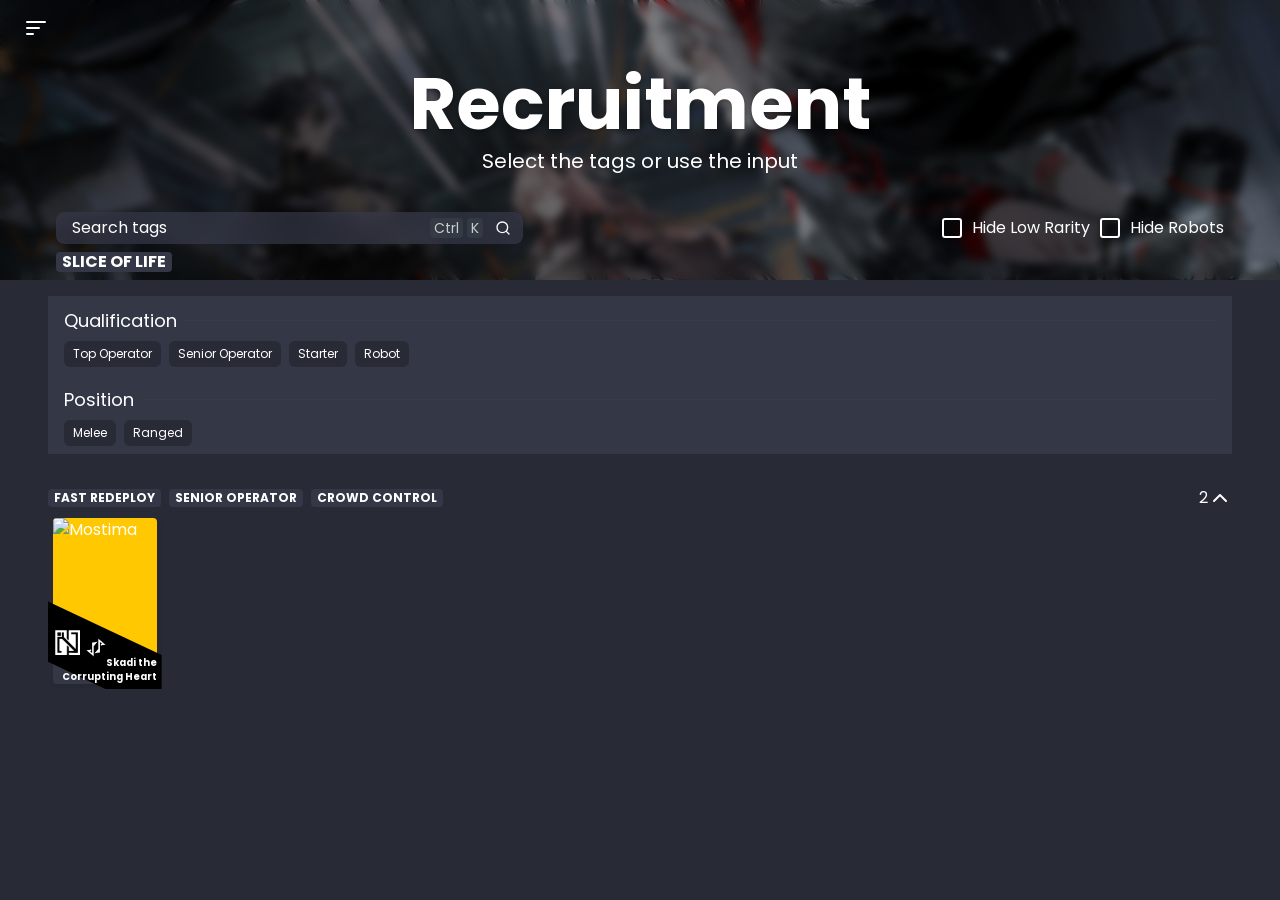
==== index.html @ eb069ebe "first commit" ====
<!DOCTYPE html>
<html lang="en" class="dark dracula">

<head>
    <meta charset="UTF-8">
    <meta name="viewport" content="width=device-width, initial-scale=1.0">
    <title>Tag Selector PWA</title>
    <link rel="icon" href="static/icons/icon_512.png" type="image/png">
    <link rel="preconnect" href="https://fonts.googleapis.com">
    <link rel="preconnect" href="https://fonts.gstatic.com" crossorigin>
    <link href="https://fonts.googleapis.com/css2?family=Poppins:wght@400;500;700&display=swap" rel="stylesheet">
    <link rel="stylesheet" href="static/styles.css">
    <link rel="modulepreload" as="script" href="static/src/script.js">
    <link rel="modulepreload" as="script" href="static/src/resize.js">
    <script type="module" src="static/src/script.js" defer></script>
    <script type="module" src="static/src/resize.js" ></script>
    <script type="module" src="static/src/layout.js" ></script>
    <meta name="theme-color" content="#282a36" media="(prefers-color-scheme: light)">
    <meta name="theme-color" content="#282a36" media="(prefers-color-scheme: dark)">
</html>

<body>
    <div class="header-sentinel"></div>
    <div id="view">
        <div id="content" data-skip-transition>
            <nav>
                <div class="shade"></div>
                <div class="drawer">
                    <div class="drawer-contain">
                        <div class="drawer-logo">
                            <button class="btn" data-drawer-close="">
                                <span class="btn-text">
                                    <svg data-v-9ba4cb7e="" data-v-6495c397="" xmlns="http://www.w3.org/2000/svg" width="24" height="24" fill="none" viewBox="0 0 24 24" class="icon" style="color: currentcolor;">
                                        <path stroke="currentColor" stroke-linecap="round" stroke-linejoin="round" stroke-width="2" d="M18 6 6 18M6 6l12 12"></path>
                                    </svg>
                            </button>
                        </div>
                    </div>
                </div>
            </nav>
            <main>
                <header>
                    <div class="header-main">
                        <div class="header">
                            <div class="header-logo">
                                <buttton class="btn btn-header" data-drawer-open="">
                                    <span class="btn-text">
                                        <svg xmlns="http://www.w3.org/2000/svg" width="24" height="24" fill="none" viewBox="0 0 24 24" class="icon">
                                            <path stroke="currentColor" stroke-linecap="round" stroke-linejoin="round" stroke-width="2" d="M3 12h12M3 6h18M3 18h6"></path>
                                        </svg>
                                    </span>
                                </buttton>
                            </div>
                        </div>
                        <div class="header-background"></div>
                    </div>
                </header>
                <div class="header-height"></div>
                <div class="content">
                    <div class="layout-container recruitment">
                        <div class="banner-background"></div>
                        <div class="banner-container">
                            <div class="banner-image"></div>
                            <div class="banner-shade"></div>
                        </div>
                        <div class="title">
                            <p>Recruitment</p>
                            <div class="subtitle">Select the tags or use the input</div>
                            <div class="gap"></div>
                            <div class="input">
                                <div class="recruitment-search">
                                    <form class="input-form recruitment-input" id="tag-input-form" role="search" aria-label="Search tags">
                                        <input type="text" id="tag-input" placeholder="Search tags" autocomplete="off">
                                        <div class="input-border"></div>
                                        <div class="search-icon">
                                            <svg class="icon small" xmlns="http://www.w3.org/2000/svg" width="24" height="24" fill="none" viewBox="0 0 24 24">
                                                <path stroke="currentColor" stroke-linecap="round" stroke-linejoin="round" stroke-width="2" d="M11 19a8 8 0 1 0 0-16 8 8 0 0 0 0 16m10 2-4.35-4.35"></path>
                                            </svg>
                                        </div>
                                        <div class="search-hint">
                                            <span class="hint-icon">Ctrl</span>
                                            <span class="hint-icon">K</span>
                                        </div>
                                    </form>
                                </div>
                                <div class="recruitment-buttons">
                                    <label class="checkbox" tabindex="0" role="checkbox" for="toggle-rarity-common" aria-disabled="false" aria-checked="false">
                                        <span class="icon">
                                            <svg xmlns="http://www.w3.org/2000/svg" width="24" height="24" fill="none" stroke="currentColor" stroke-linecap="round" stroke-linejoin="round" stroke-width="2" class="icon" viewBox="0 0 24 24">
                                                <rect width="18" height="18" x="3" y="3" rx="2" ry="2"></rect>
                                            </svg>
                                            <svg xmlns="http://www.w3.org/2000/svg" width="24" height="24" fill="none" viewBox="0 0 24 24" class="icon hidden">
                                                <path stroke="currentColor" stroke-linecap="round" stroke-linejoin="round" stroke-width="2" d="M21 12v7a2 2 0 0 1-2 2H5a2 2 0 0 1-2-2V5a2 2 0 0 1 2-2h11"></path>
                                                <path stroke="rgb(var(--theme-primary))" stroke-linecap="round" stroke-linejoin="round" stroke-width="2" d="m9 11 3 3L22 4"></path>
                                            </svg>
                                            <input type="checkbox" id="toggle-rarity-common" class="checkbox-input" hidden>
                                        </span>
                                        <span>Hide Low Rarity</span>
                                    </label>
                                    <label class="checkbox" tabindex="0" role="checkbox" for="toggle-rarity-robot" aria-disabled="false" aria-checked="false">
                                        <span class="icon">
                                            <svg xmlns="http://www.w3.org/2000/svg" width="24" height="24" fill="none" stroke="currentColor" stroke-linecap="round" stroke-linejoin="round" stroke-width="2" class="icon" viewBox="0 0 24 24">
                                                <rect width="18" height="18" x="3" y="3" rx="2" ry="2"></rect>
                                            </svg>
                                            <svg xmlns="http://www.w3.org/2000/svg" width="24" height="24" fill="none" viewBox="0 0 24 24" class="icon hidden">
                                                <path stroke="currentColor" stroke-linecap="round" stroke-linejoin="round" stroke-width="2" d="M21 12v7a2 2 0 0 1-2 2H5a2 2 0 0 1-2-2V5a2 2 0 0 1 2-2h11"></path>
                                                <path stroke="rgb(var(--theme-primary))" stroke-linecap="round" stroke-linejoin="round" stroke-width="2" d="m9 11 3 3L22 4"></path>
                                            </svg>
                                            <input type="checkbox" id="toggle-rarity-robot" class="checkbox-input" hidden>
                                        </span>
                                        <span>Hide Robots</span>
                                </div>
                            </div>
                            <div class="tags">
                                <span class="tag">Slice of Life</span>
                            </div>
                        </div>
                        <div id="tag-selection" class="tag-selection">
                            <div class="tag-category">
                                <div class="tag-category-header">
                                    <span class="tag-category-name">Qualification</span>
                                    <hr class="tag-category-divider">
                                </div>
                                <ul class="tag-list" role="listbox" aria-multiselectable="true" aria-label="Qualification">
                                    <li class="tag-item" role="checkbox" tabindex="0" aria-disabled="false" aria-checked="false">
                                        <input type="checkbox" id="top-operator" class="checkbox-input" hidden>
                                        <div class="tag-item-container">
                                            <span class="tag-item-name">Top Operator</span>
                                        </div>
                                    </li>
                                    <label class="tag-item">
                                        <div class="tag-item-container">
                                            <span class="tag-item-name">Senior Operator</span>
                                        </div>
                                    </label>
                                    <label class="tag-item">
                                        <div class="tag-item-container">
                                            <span class="tag-item-name">Starter</span>
                                        </div>
                                    </label>
                                    <label class="tag-item">
                                        <div class="tag-item-container">
                                            <span class="tag-item-name">Robot</span>
                                        </div>
                                    </label>
                                </ul>
                            </div>
                            <div class="tag-category">
                                <div class="tag-category-header">
                                    <span class="tag-category-name">Position</span>
                                    <hr class="tag-category-divider">
                                </div>
                                <ul class="tag-list">
                                    <li class="tag-item">
                                        <div class="tag-item-container">
                                            <span class="tag-item-name">Melee</span>
                                        </div>
                                    </li>
                                    <li class="tag-item">
                                        <div class="tag-item-container">
                                            <span class="tag-item-name">Ranged</span>
                                        </div>
                                    </li>
                                </ul>
                            </div>
                        </div>
                        <div id="recruitment-list" class="recruitment-list">
                            <div class="recruitment-list-container">
                                <section class="operator-section" data-section-open="true">
                                    <div class="section-header">
                                        <div class="section-tags">
                                            <span class="tag">Fast Redeploy</span>
                                            <span class="tag">Senior Operator</span>
                                            <span class="tag">Crowd Control</span>
                                        </div>
                                        <div class="section-quantity">
                                            <span class="quantity">2</span>
                                            <svg xmlns="http://www.w3.org/2000/svg" width="24" height="24" fill="none" stroke="currentColor" stroke-linecap="round" stroke-linejoin="round" stroke-width="2" class="icon" viewBox="0 0 24 24">
                                                <path d="m6 9 6 6 6-6"></path>
                                            </svg>
                                        </div>
                                    </div>
                                    <ul class="section-content">
                                        <li class="operator support bard" data-rarity="6">
                                            <div class="operator-box">
                                                <img src="https://github.com/ArknightsAssets/ArknightsAssets/blob/cn/assets/torappu/dynamicassets/arts/charportraits/char_1012_skadi2_1.png?raw=true" alt="Mostima">
                                                <div class="icon-tags">
                                                    <div class="icon large profession-icon"></div>
                                                    <div class="icon profession-icon sub"></div>
                                                </div>
                                                
                                                <span class="operator-name">Skadi the Corrupting Heart</span>
                                            </div>
                                            <svg class="operator-svg" width="30" height="24" viewBox="0 0 30 24" xmlns="http://www.w3.org/2000/svg" fill="black">
                                                <path d="M 0 16.832 L 0 0.954 L 30 15.078 L 30 24 L 15.176 24 L 0 16.832 Z" ></path>
                                            </svg>
                                        </li>       
                                    </ul>
                                </section>
                            </div>
                        </div>

                    </div>
            </main>

        </div>
    </div>
</body>
---- static/styles.css ----
*,:after,:before {
  --tw-border-spacing-x: 0;
  --tw-border-spacing-y: 0;
  --tw-translate-x: 0;
  --tw-translate-y: 0;
  --tw-rotate: 0;
  --tw-skew-x: 0;
  --tw-skew-y: 0;
  --tw-scale-x: 1;
  --tw-scale-y: 1;
  --tw-pan-x: ;
  --tw-pan-y: ;
  --tw-pinch-zoom: ;
  --tw-scroll-snap-strictness: proximity;
  --tw-gradient-from-position: ;
  --tw-gradient-via-position: ;
  --tw-gradient-to-position: ;
  --tw-ordinal: ;
  --tw-slashed-zero: ;
  --tw-numeric-figure: ;
  --tw-numeric-spacing: ;
  --tw-numeric-fraction: ;
  --tw-ring-inset: ;
  --tw-ring-offset-width: 0px;
  --tw-ring-offset-color: #fff;
  --tw-ring-color: rgba(59,130,246,.5);
  --tw-ring-offset-shadow: 0 0 #0000;
  --tw-ring-shadow: 0 0 #0000;
  --tw-shadow: 0 0 #0000;
  --tw-shadow-colored: 0 0 #0000;
  --tw-blur: ;
  --tw-brightness: ;
  --tw-contrast: ;
  --tw-grayscale: ;
  --tw-hue-rotate: ;
  --tw-invert: ;
  --tw-saturate: ;
  --tw-sepia: ;
  --tw-drop-shadow: ;
  --tw-backdrop-blur: ;
  --tw-backdrop-brightness: ;
  --tw-backdrop-contrast: ;
  --tw-backdrop-grayscale: ;
  --tw-backdrop-hue-rotate: ;
  --tw-backdrop-invert: ;
  --tw-backdrop-opacity: ;
  --tw-backdrop-saturate: ;
  --tw-backdrop-sepia: ;
  --tw-contain-size: ;
  --tw-contain-layout: ;
  --tw-contain-paint: ;
  --tw-contain-style:
}

:root {
  background-color: rgb(var(--theme-background));
  interpolate-size: allow-keywords;
  -webkit-tap-highlight-color: transparent;
  font-family: Poppins,sans-serif;
  --top-margin: .5rem;
  --side-margin: 1rem;
  --bottom-margin: 2rem;
  --header-height: 3.5rem;
  --bottom-header-height: 0px;
  --bottom-header-padding: env(safe-area-inset-bottom,16px);
  --bottom-nav-area: calc(var(--bottom-header-padding) + var(--bottom-header-height));
  --banner-height: 13.5rem;
  --banner-filter: none;
  --banner-overlay-gradient: none;
  --drawer-menu-width: 256px;
  --drawer-menu-min-width: 256px;
  --drawer-profile-width: 320px;
  --drawer-profile-min-width: 256px;
  --drawer-reader-width: 312px;
  --drawer-reader-min-width: 256px
}

:root {
  --banner-recruitment-img: url(./images/Absolved-Will-Be-The-Seekers.png);
}

:root.mobile {
  --side-margin: 1rem;
  --top-margin: 1rem;
  --header-height: 3.5rem;
  --bottom-margin: 1.5rem;
  --bottom-header-height: 4rem;
  --banner-overlap: calc(var(--header-height) + var(--top-margin))!important
}

:root:not(.custom) {
  color: rgb(var(--color));
  color-scheme: dark light;
  --theme-primary: 255, 103, 64;
  --theme-primary-10: 230, 97, 62;
  --theme-primary-20: 188, 85, 59;
  --theme-status-red: 255, 64, 64;
  --theme-status-green: 4, 208, 0;
  --theme-status-yellow: 218, 117, 0;
  --theme-status-blue: 0, 201, 245;
  --theme-status-grey: 196, 196, 196;
  --theme-status-purple: 125, 64, 255;
  --theme-indication-blue: 75, 152, 241;
  --theme-danger: 255, 64, 64;
  --theme-danger-10: 219, 49, 49;
  --theme-danger-20: 191, 33, 33;
}

.dracula:not(.custom) {
  color-scheme: dark;
  --color: 255 255 255;
  --theme-background: 40 42 54;
  --theme-accent: 52 55 70;
  --theme-accent-hover: 66 70 91;
  --theme-accent-active: 43 45 57;
  --theme-accent-10: 47 51 59;
  --theme-accent-10-hover: 57 62 72;
  --theme-accent-10-active: 39 42 48;
  --theme-accent-20: 56 62 72;
  --theme-accent-20-hover: 73 81 96;
  --theme-accent-20-active: 49 54 62;
  --theme-accent-30: 64 71 84;
  --theme-accent-30-hover: 93 103 122;
  --theme-accent-30-active: 54 60 69;
  --theme-accent-40: 70 79 95;
  --theme-accent-40-hover: 112 128 155;
  --theme-accent-40-active: 61 68 81;
  --theme-accent-50: 78 89 108;
  --theme-accent-50-hover: 137 157 192;
  --theme-accent-50-active: 67 76 91;
  --theme-midTone: 126 144 172;
  --theme-contrast-1: 79 84 111;
  --theme-scrollbar-thumb: var(--theme-accent-20);
  --theme-scrollbar-thumb-hover: var(--theme-accent-30);
  --theme-button-accent: var(--theme-accent-20);
  --theme-button-accent-alt: var(--theme-accent);
  --theme-primary: 161 121 192;
  --theme-primary-10: 134 96 164;
  --theme-primary-20: 116 85 140;
  --theme-status-red: 255 85 85;
  --theme-status-yellow: 255 184 108;
  --theme-status-blue: 139 233 253;
  --theme-status-green: 80 250 123;
}

@media (any-pointer: fine) and (min-width:640px) {
  body {
      overflow-y:scroll!important
  }

  ::-webkit-scrollbar {
      height: 10px;
      width: 10px;
  }

  ::-webkit-scrollbar-track {
      background-color: transparent;
  }

  ::-webkit-scrollbar-thumb {
      background-color: rgb(var(--theme-scrollbar-thumb));
      border-radius: 2rem
  }

  ::-webkit-scrollbar-thumb:hover {
      background-color: rgb(var(--theme-scrollbar-thumb-hover));
  }
}


*,:after,:before {
  border: 0 solid #e5e7eb;
  box-sizing: border-box
}

:host,html {
  line-height: 1.5;
  -webkit-text-size-adjust: 100%;
  font-family: ui-sans-serif,system-ui,sans-serif,Apple Color Emoji,Segoe UI Emoji,Segoe UI Symbol,Noto Color Emoji;
  font-feature-settings: normal;
  font-variation-settings: normal;
  -moz-tab-size: 4;
  -o-tab-size: 4;
  tab-size: 4;
  -webkit-tap-highlight-color: transparent
}

html, body {
  display: flex;
  flex-direction: column;
  flex-grow: 1;
  height: 100%;
}

body {
  line-height: inherit;
  margin: 0
}

blockquote, dd, dl, figure, h1, h2, h3, h4, h5, h6, hr, p, pre {
  margin: 0
}

ul, ol, li {
  margin: 0;
  padding: 0;
  list-style-type: none
}

button,input,optgroup,select,textarea {
  color: inherit;
  font-family: inherit;
  font-feature-settings: inherit;
  font-size: 100%;
  font-variation-settings: inherit;
  font-weight: inherit;
  letter-spacing: inherit;
  line-height: inherit;
  margin: 0;
  padding: 0
}

button {
  background-color: transparent;
  background-image: none;
}

nav {
  display: flex;
  flex-direction: column;
  background-color: var(--theme-accent);
  height: 100%;
  z-index: 7;
}

nav .shade {
  background-color: #222;
  height: 100vh;
  width: 100%;
  position: fixed;
  left: 0;
  top: 0;
  opacity: .46;
  transition: opacity .2s ease;
}

main {
  display: flex;
  flex-direction: column;
  flex-grow: 1;
  min-width: 0px;
}

header {
  display: flex;
  flex-direction: column;
  position: fixed;
  top: 0;
  right: 0;
  --nav-anim-attr: .15s ease-in-out;
  transition: margin var(--nav-anim-attr), transform 75ms ease-out;
  width: 100%;
  z-index: 6;
}

header .header-main {
  max-height: var(--header-height);
  min-height: var(--header-height);
  display: flex;
  justify-content: center;
}

header .header-main .header {
  width: 100%;
  max-width: 1440px;
  padding-left: var(--side-margin);
  padding-right: var(--side-margin);
  z-index: 1;
  display: flex;
  flex-grow: 1;
  justify-content: flex-end;
  align-items: center;
  gap: .5rem;
}

header .header-main .header-background {
  background-color: rgb(var(--theme-background));
  border-bottom: 1px solid rgb(var(--theme-primary));
  height: 100%;
  width: 100%;
  position: absolute;
  left: 0;
  top: 0;
  opacity: 0;
}

.header-sentinel {
  content: "";
  display: block;
  height: var(--header-height);
  width: 100%;
  position: absolute;
  top: 0;
  pointer-events: none;
  visibility: hidden;
}

hr {
  border-top-width: 1px;
  color: inherit;
  height: 0
}

abbr:where([title]) {
  -webkit-text-decoration: underline dotted;
  text-decoration: underline dotted
}

h1,h2,h3,h4,h5,h6 {
  font-size: inherit;
  font-weight: inherit
}

a {
  color: inherit;
  text-decoration: inherit
}

b,strong {
  font-weight: bolder
}

code,kbd,pre,samp {
  font-family: ui-monospace,SFMono-Regular,Menlo,Monaco,Consolas,Liberation Mono,Courier New,monospace;
  font-feature-settings: normal;
  font-size: 1em;
  font-variation-settings: normal
}

small {
  font-size: 80%
}

#content {
  display: flex;
  flex-grow: 1;
  color: var(--color);
}

#view {
  display: flex;
  flex-grow: 1;
  flex-direction: column;
  min-width: 0;
  height: 100%;
}

.header-logo {
  min-width: fit-content;
  display: flex;
  margin-right: auto;
}

#content[data-drawer-active="true"] .header-logo{
  display: none;
}

.btn {
  --opacity: 1;
  display: flex;
  align-items: center; 
  overflow: hidden;
  border-radius: .25rem;
  cursor: pointer;
  position: relative;
  min-height: 2.5rem;
  min-width: 2.5rem;
  transition: filter .1s ease-out,color .1s ease-out,min-width .2s ease-out;
}

.btn-header {
  margin-right: .5rem;
}



#content[data-drawer-active="false"] nav .shade {
  display: none;
}


.drawer {
  background-color: rgb(var(--theme-accent));
  box-shadow: inset -25px 0 9px -25px #0000001a;
  flex-grow: 1;
  flex-shrink: 0;
  height: 100vh;
  left: 0;
  max-width: var(--drawer-menu-width);
  min-width: 256px;
  position: fixed;
  top: 0;
  width: var(--drawer-menu-width);
  margin-left: calc(-1 * var(--drawer-menu-width));
  transition: margin-left 150ms ease-in-out;
}

#content[data-drawer-active="true"] .drawer {
  margin-left: 0;
}

#content[data-skip-transition] .drawer {
  transition: none;
}

@media (min-width: 48rem) {
  .shade {
    height: 100%;
  }
  .drawer {
    height: 100%;
  }
}

@media (min-width: 64rem) {
  #content[data-drawer-active="true"] header {
    max-width: calc(100% - var(--drawer-menu-width));
  }
  nav {
    z-index: auto;
  }
  .shade {
    display: none;
  }
  .drawer {
    height: auto;
    position: static;
  }
}

.drawer-contain {
  display: flex;
  flex-direction: column;
  height: 100vh;
  overflow-y: auto;
  overscroll-behavior: contain;
}

.drawer-logo {
  display: flex;
  flex-shrink: 0;
  align-items: center;
  justify-content: space-between;
  margin: 0 1rem;
  padding: .5rem 0;

}

@media (min-width: 64rem) {
  .drawer-contain {
    position: sticky;
    top: 0;
  }
}

.header-height {
  height: var(--header-height);
}

.content {
  flex-grow: 1;
}

.content > * {
  margin-bottom: 2rem;
  margin-bottom: calc(var(--bottom-nav-area) + var(--bottom-margin));
  margin-top: 0;
  margin-top: var(--top-margin);
  padding-left: var(--side-margin);
  padding-right: var(--side-margin)
}

.layout-container {
  --banner-overlap: calc(var(--header-height) + var(--top-margin));
  --banner-top: calc(var(--banner-overlap)*-1);
  display: grid;
  position: relative;
}

.layout-container.recruitment {
  --banner-overlay-gradient: linear-gradient(to bottom, rgb(var(--theme-background)/ .8) 0%, rgb(var(--theme-background)) 100%);
  gap: .75rem 1rem;
  grid-template-areas:
  "title"
  "tags"
  "operators";
  grid-template-columns: auto;
}

@media (min-width: 40rem) {
  .layout-container.recruitment {
    --banner-filter: blur(4px);
    --banner-overlay-gradient: linear-gradient(67.81deg,rgba(0,0,0,.64) 35.51%,transparent);
    gap: 1rem;
    grid-template-areas:
    "left title right"
    "left tags right"
    "left padding right"
    "left operators right";
    grid-template-columns: 1fr minmax(0, calc(1240px - 3.5rem)) 1fr;
  }
}

.layout-container .banner-background {
  --tw-blur: blur(24px);
  filter: var(--tw-blur) var(--tw-brightness) var(--tw-contrast) var(--tw-grayscale) var(--tw-hue-rotate) var(--tw-invert) var(--tw-saturate) var(--tw-sepia) var(--tw-drop-shadow);
  background: radial-gradient(circle at top, rgba(var(--theme-background), 0.8), rgba(var(--theme-background)) 75%), no-repeat top 35% center / 100% var(--banner-recruitment-img);
  width: 100%;
  height: 460px;
  position: absolute;
  left: 0;
  top: 0;
  z-index: -2;
}

.banner-container {
  clip: rect(0,auto,auto,0);
  clip-path: inset(0 0);
  left: 0;
  position: absolute;
  right: 0;
  top: var(--banner-top);
  width: auto;
  z-index: -1
}

.banner-container, .banner-image {
  height: calc(var(--banner-height) + var(--banner-overlap));
}

.banner-image {
  background-image: var(--banner-recruitment-img);
  width: calc(100% - 256px);
  background-position: center 25%;
  background-size: cover;
  position: fixed;
  transition: width .15s ease-in-out;
  width: 100%
}

.banner-container > .banner-shade {
  backdrop-filter: var(--banner-filter);
  background: var(--banner-overlay-gradient);
  pointer-events: none;
  position: absolute;
  inset: 0;
}

.layout-container .title {
  grid-area: title;
  display: flex;
  flex-direction: column;
  align-items: center;
  text-align: center;
  min-width: 0;
  height: var(--banner-height);
  position: relative;
}

@media (min-width: 40rem) {
  .layout-container .title {
    padding-bottom: .5rem;
    padding-left: .5rem;
    padding-right: .5rem;
    --tw-text-opacity: 1;
    color: rgb(255 255 255/var(--tw-text-opacity,1));
    justify-content: flex-end;
  }
}

.layout-container .title>.subtitle {
  font-size: 1rem;
  font-weight: 400;
  line-height: 1.25rem;
  display: inline-block;
  overflow: hidden;
  -webkit-line-clamp: 2;
  line-clamp: 2;
}

@media (min-width: 40rem) {
  .layout-container .title>.subtitle {
    font-size: 1.25rem;
    line-height: 1.75rem; 
  }
}


.layout-container .title>.input, .layout-container .title>.tags {
  display: flex;
  flex-direction: row;
  width: 100%;
  gap: .5rem;
}

.layout-container .title>.gap {
  flex-grow: 1;
  display: none;
}

.layout-container .title>.input {
  flex-wrap: wrap;
}

.layout-container .title>.tags {
  margin-top: .5rem;
}

@media (min-width: 40rem) {
  .layout-container .title>.gap {
    display: block;
  }
}

@media (min-width: 48rem) {
  .layout-container .title>.input {
    flex-wrap: nowrap;
  }
  .layout-container .title>.input>.recruitment-search {
    width: 40%;
  }
}

.tag {
  background-color: rgb(var(--theme-accent));
  border-radius: .25rem;
  display: inline-block;
  font-size: .75rem; 
  font-weight: 700;
  line-height: 1.5em;
  margin-bottom: auto;
  margin-top: auto;
  padding: 0 .375rem;
  text-transform: uppercase;
  min-width: unset;
  min-height: unset;
}

@media (min-width: 40rem) {
  .title>.tags>.tag {
    font-size: 1rem;
    line-height: 1.25rem;
  }
}

.layout-container p {
  font-size: 24px;
  font-weight: 700;
  line-height: 1.1em;
  overflow-wrap: break-word;
  text-shadow: rgba(0, 0, 0, 0.3) 1px 2px 4px;
  margin-bottom: .25rem;
}

.layout-container .recruitment-search {
  --search-anim-attr: .1s ease-out;
  font-size: 16px;
  position: relative;
  min-width: 300px;
  width: 100%;
  transition: flex-grow var(--search-anim-attr);
  display: flex;
  flex-grow: 0;
}

.recruitment-search:focus-within {
  flex-grow: 2;
}

.layout-container .recruitment-buttons {
  grid-area: title;
  display: flex;
  flex-direction: row;
  flex-shrink: 0;
  gap: .5rem;
  margin-left: auto;
}

.recruitment-buttons .checkbox {
  cursor: pointer;
  display: flex;
  align-items: center;
  position: relative;
  gap: .5rem;
  white-space: nowrap;
}

.checkbox:focus-visible {
  outline: 2px solid rgb(var(--theme-primary));
  outline-offset: 2px;
  border-radius: 4px;
}

.checkbox .icon {
  align-items: center;
  display: inline-flex;
}

.layout-container .tag-selection {
  grid-area: tags;
  background: rgb(var(--theme-accent));
  padding: .5rem 1rem;
}

.tag-selection > *:not(:first-child) {
  margin-top: calc(1rem * (1 - 0));
}

.tag-category > *:not(:first-child) {
  margin-top: calc(.25rem * (1 - 0));
}

.tag-category .tag-category-header {
  display: flex;
  align-items: center;
  gap: .5rem;
}

.tag-category .tag-category-name {
  text-transform: capitalize;
  font-size: 1.125rem;
  line-height: 1.75rem;
}

.tag-category .tag-category-divider {
  margin: 1rem 0;
  flex-grow: 1;
  border-color: rgb(var(--theme-accent-20));
}

.tag-category .tag-list {
  display: flex;
  gap: .5rem;
  flex-wrap: wrap;
}

.tag-category .tag-item {
  display: flex;
  cursor: pointer;
  align-items: center;
  gap: .25rem;
  border-radius: .375rem;
  border-width: 1px;
  border-color: transparent;
  background-color: rgb(var(--theme-background));
  padding: 0 .25rem;
  color: rgb(var(--color));
  transition-duration: .15s;
  transition-property: opacity, color, border-color;
  transition-timing-function: cubic-bezier(.4,0,.2,1);
}

.disabled {
  pointer-events: none;
  opacity: .2;
}

.tag-category .tag-item:has(.checkbox-input:checked) {
  background-color: rgb(var(--theme-primary));
}

.tag-item.highlighted {
  border-color: rgb(var(--theme-primary-20));
  border-style: dashed;
}

.tag-item.active-highlight {
  border-color: rgb(var(--theme-primary));
  border-style: solid;
}

.tag-category .tag-item-container {
  margin: auto 0;
  padding: 0 .25rem;
  text-align: center;
}

.tag-category .tag-item-name {
  position: relative;
  bottom: 1px;
  margin: auto 0;
  font-size: .75rem;
  line-height: 1rem;
}

.layout-container .recruitment-list {
  grid-area: operators;
  max-width: 80rem;
  flex-grow: 1;
}

.recruitment-list-container {
  display: contents;
}

.operator-section {
  display: flex;
  flex-direction: column;
  width: 100%;
  margin-bottom: .3rem;
}

.operator-section:not(:last-of-type) {
  margin-bottom: 1.5rem;
}

.operator-section .section-header {
  display: grid;
  grid-template-columns: repeat(12, minmax(0, 1fr));
  cursor: pointer;
  margin-bottom: .5rem;
}

.operator-section .section-header > div {
  grid-column: span 3;
  display: flex;
  flex-direction: row;
  flex-wrap: wrap;
  justify-content: center;
}

.operator-section .section-header > div:first-of-type {
  grid-column: span 9;
  justify-content: flex-start;

  gap: .5rem;
}

.operator-section .section-header > div:last-of-type {
  justify-content: right;
}

.operator-section[data-section-open="true"] .section-header .icon {
  transform: rotate(180deg);
}

.operator-section .tag {
  background-color: rgb(var(--theme-accent));
  border-radius: .25rem;
  display: inline-block;
  font-size: .75rem; 
  font-weight: 700;
  line-height: 1.5em;
  margin-bottom: auto;
  margin-top: auto;
  padding: 0 .375rem;
  text-transform: uppercase;
  min-width: unset;
  min-height: unset;
}

.operator-section .section-content {
  list-style: none;
  display: flex;
  flex-wrap: wrap;
  justify-content: flex-start;
  gap: .5rem .1rem;
  height: 0;
  transition: height .25s cubic-bezier(0,1,1,1);;
  overflow-y: clip;
  will-change: height;
}

.operator-section[data-section-open="true"] .section-content {
  height: auto;
  height: calc-size(min-content, size);;
}

.section-content .operator {
  display: flex;
  flex-direction: column;
  align-items: center;
  isolation: isolate;
  position: relative;
  padding: 0 .3rem .3rem;
}

.operator-box {
  display: flex;
  flex-direction: column;
  justify-content: space-between;
  align-items: center;
  border-radius: .25rem;
  box-shadow: 0.125rem 0.125rem 0.3rem rgba(0, 0, 0, 0.1);
  height: auto;
  width: 5.2rem;
  aspect-ratio: 1 / 1.6;
  position: relative;
  overflow: hidden;
}

.operator-box::before {
  content: "";
  position: absolute;
  inset: 0;
  background: linear-gradient(25deg, rgb(var(--theme-accent)) 0%, rgb(var(--theme-accent)) 15%, rgb(var(--rarity-color)) 15%, rgb(var(--rarity-color)) 100%);
}

.operator-svg {
  position: absolute;
  z-index: 1;
  bottom: 0;
  left: 0; 
  width: 100%;
  height: auto;
}

.operator[data-rarity="6"] {
  --rarity-color: 255 200 0;
}

.operator[data-rarity="5"] {
  --rarity-color: 255 255 169;
}

.operator[data-rarity="4"] {
  --rarity-color: 214 197 214;
}

.operator[data-rarity="3"] {
  --rarity-color: 0 170 238;
}

.operator[data-rarity="2"] {
  --rarity-color: 220 220 0;
}

.operator[data-rarity="1"] {
  --rarity-color: 160 160 160;
}

.operator-box img {
  position: relative;
  object-position: top;
  object-fit: cover;
  overflow: hidden;
  width: 100%;
  height: auto;
  border-radius: .25rem;
  clip-path: polygon(0 0, 100% 0, 100% 100%, 35% 100%, 0 85%);
}

.operator-box .gap {
  flex-grow: 1;
}

.profession-icon::before {
  content: "";
  display: block;
  width: 100%;
  height: 100%;
  background-image: var(--prof-icon);

  background-size: contain;
  background-repeat: no-repeat;
  background-position: center;
}

.profession-icon.sub::before {
  background-image: var(--prof-sub-icon);
}

.warrior {
  --prof-icon: url("arknights/profession/icon_profession_warrior.png");
}

.sniper {
  --prof-icon: url("arknights/profession/icon_profession_sniper.png");
}

.tank {
  --prof-icon: url("arknights/profession/icon_profession_tank.png");
}

.medic {
  --prof-icon: url("arknights/profession/icon_profession_medic.png");
}

.support {
  --prof-icon: url("arknights/profession/icon_profession_support.png");
}

.caster {
  --prof-icon: url("arknights/profession/icon_profession_caster.png");
}

.special {
  --prof-icon: url("arknights/profession/icon_profession_special.png");
}

.pioneer {
  --prof-icon: url("arknights/profession/icon_profession_pioneer.png");
}

/* Guard (Warrior) Sub Professions */
.artsfghter {
  --prof-sub-icon: url("arknights/sub_profession/sub_artsfghter_icon.png");
}

.centurion {
  --prof-sub-icon: url("arknights/sub_profession/sub_centurion_icon.png");
}

.crusher {
  --prof-sub-icon: url("arknights/sub_profession/sub_crusher_icon.png");
}

.earthshaker {
  --prof-sub-icon: url("arknights/sub_profession/sub_earthshaker_icon.png");
}

.fearless {
  --prof-sub-icon: url("arknights/sub_profession/sub_fearless_icon.png");
}

.fighter {
  --prof-sub-icon: url("arknights/sub_profession/sub_fighter_icon.png");
}

.instructor {
  --prof-sub-icon: url("arknights/sub_profession/sub_instructor_icon.png");
}

.liberator {
  --prof-sub-icon: url("arknights/sub_profession/sub_liberator_icon.png");
}

.lord {
  --prof-sub-icon: url("arknights/sub_profession/sub_lord_icon.png");
}

.musha {
  --prof-sub-icon: url("arknights/sub_profession/sub_musha_icon.png");
}

.reaper {
  --prof-sub-icon: url("arknights/sub_profession/sub_reaper_icon.png");
}

.sword {
  --prof-sub-icon: url("arknights/sub_profession/sub_sword_icon.png");
}

/* Sniper (Sniper) Sub Professions */
.aoesniper {
  --prof-sub-icon: url("arknights/sub_profession/sub_aoesniper_icon.png");
}

.bombarder {
  --prof-sub-icon: url("arknights/sub_profession/sub_bombarder_icon.png");
}

.closerange {
  --prof-sub-icon: url("arknights/sub_profession/sub_closerange_icon.png");
}

.fastshot {
  --prof-sub-icon: url("arknights/sub_profession/sub_fastshot_icon.png");
}

.hunter {
  --prof-sub-icon: url("arknights/sub_profession/sub_hunter_icon.png");
}

.longrange {
  --prof-sub-icon: url("arknights/sub_profession/sub_longrange_icon.png");
}

.loopshooter {
  --prof-sub-icon: url("arknights/sub_profession/sub_loopshooter_icon.png");
}

.reaperrange {
  --prof-sub-icon: url("arknights/sub_profession/sub_reaperrange_icon.png");
}

.siegesniper {
  --prof-sub-icon: url("arknights/sub_profession/sub_siegesniper_icon.png");
}

/* Defender (Tank) Sub Professions */
.artsprotector {
  --prof-sub-icon: url("arknights/sub_profession/sub_artsprotector_icon.png");
}

.duelist {
  --prof-sub-icon: url("arknights/sub_profession/sub_duelist_icon.png");
}

.fortress {
  --prof-sub-icon: url("arknights/sub_profession/sub_fortress_icon.png");
}

.guardian {
  --prof-sub-icon: url("arknights/sub_profession/sub_guardian_icon.png");
}

.primprotector {
  --prof-sub-icon: url("arknights/sub_profession/sub_primprotector_icon.png");
}

.protector {
  --prof-sub-icon: url("arknights/sub_profession/sub_protector_icon.png");
}

.shotprotector {
  --prof-sub-icon: url("arknights/sub_profession/sub_shotprotector_icon.png");
}

.unyield {
  --prof-sub-icon: url("arknights/sub_profession/sub_unyield_icon.png");
}

/* Supporter (Support) Sub Professions */
.bard {
  --prof-sub-icon: url("arknights/sub_profession/sub_bard_icon.png");
}

.icon-tags {
  position: absolute;
  bottom: 22px;
  left: 1px;
  display: flex;
  flex-direction: row;
  align-items: flex-end;
  gap: .25rem;
  z-index: 2;
}

.icon-tags .icon {
  width: 1rem;
  height: 1rem;
}

.icon-tags .icon.large {
  width: 1.25rem;
  height: 1.25rem;
}

.operator-name {
  font-size: .5rem;
  font-weight: 700;
  position: relative;
  width: 100%;
  text-wrap: balance;
  text-align: right;
  z-index: 2;
}

@media (min-width: 40rem) {
  .operator-box {
    width: 6.5rem;
  }
  .operator-name {
    font-size: .6rem;
  }
  .icon-tags {
    bottom: 27px;
    left: 1px;
  }
  .icon-tags .icon {
    width: 1.25rem;
    height: 1.25rem;
  }
  .icon-tags .icon.large {
    width: 1.75rem;
    height: 1.75rem;
  }
}

.input-form {
  -webkit-backdrop-filter: blur(10px);
  backdrop-filter: blur(10px);
  border-radius: .5rem;
  box-sizing: border-box;
  color: inherit;
  margin-bottom: auto;
  margin-top: auto;
  position: relative;
  width: 100%;
}

.recruitment-input {
  --input-filter: 1.1;
  --input-opacity: 0.65;
}

.input-form::after {
  filter: brightness(var(--input-filter));
  opacity: var(--input-opacity);
  background-color: rgb(var(--theme-accent));
  border-radius: .5rem;
  content: " ";
  height: 100%;
  left: 0;
  position: absolute;
  top: 0;
  transition: all var(--search-anim-attr);
  width: 100%;
  z-index: -1;
}

.input-form input {
  color: currentColor;
  background: none;
  border-radius: inherit;
  padding: .25rem 1rem;
  position: relative;
  width: 100%;
  z-index: 12;
}

.input-form input::placeholder {
  color: var(--color);
}

.input-form .input-border {
  border-radius: inherit;
  height: 100%;
  left: 0;
  opacity: 1;
  position: absolute;
  top: 0;
  transition: all var(--search-anim-attr);
  width: 100%;
}

.search-icon {
  position: absolute;
  height: 1.5rem;
  right: .5rem;
  top: .25rem;
  width: 1.5rem;
  align-items: center;
  border-radius: .25rem;
  display: flex;
  justify-content: center;
}

.icon {
  align-items: center;
  display: inline-flex;
  flex-shrink: 0;
  height: 1.5rem;
  width: 1.5rem;
  justify-content: center;
  line-height: 1;
  text-indent: 0;
  transition: color .3s cubic-bezier(.25,.8,.5,1), transform 0.25s ease-out;
  -webkit-user-select: none;
  -moz-user-select: none;
  user-select: none;
}

.icon.hidden {
  display: none;
}

.icon.small {
  height: 1rem;
  width: 1rem;
}

.icon.large {
  height: 2rem;
  width: 2rem;
}

.search-hint {
  display: none;
  gap: .25rem;
  opacity: .75;
  position: absolute;
  top: 50%;
  right: 2.5rem;
  transform: translateY(-50%);

  transition: opacity var(--nav-search-anim-attr);
}

@media (min-width: 48rem) {
  .search-hint {
    display: flex;
  }
}

.search-hint .hint-icon {
  background-color: rgb(var(--theme-accent-20));
  border-radius: .25rem;
  font-size: .875rem;
  line-height: 1.25rem;
  padding-left: .25rem;
  padding-right: .25rem;
}

.btn-accent {
  --main-color: rgb(var(--theme-accent-20) / var(--opacity));
  --text-color: rgb(var(--color));
}

.recruitment-buttons .btn {
  color: var(--text-color);
  padding: 0 .75rem;
  min-width: 0rem;
}


.btn::before, .btn::after {
  content: "";
  position: absolute;
  inset: 0;
  transition: all .1s ease-out;
}

.recruitment-buttons .btn::before {
  background-color: var(--main-color);
}

.recruitment-buttons .btn::after {
  background: black;
  opacity: 0;
}

.recruitment-buttons .btn:hover::after {
  opacity: .2;
}

.recruitment-buttons .btn:active::after {
  opacity: .4;
}

.btn-text {
  position: relative;
  display: flex;
  align-items: center;
  justify-content: center;
  font-weight: 500;
  width: 100%;
  pointer-events: none;
}

.toast-notifications {
  position: fixed;
  inset-inline: 0;
  inset-block-end: 0;
  width: 100%;
  padding-block-end: 1.5rem;
  display: flex;
  justify-content: center;

  @media (min-width: 64rem) {
    justify-content: flex-start;
  }
}

.toast-container {
  display: flex;
  flex-direction: column;
  align-items: center;
  gap: .5rem;
}

.toast-message {
  font-size: .875rem;
  background-color: rgb(var(--theme-accent-20));
  border-radius: .5rem;
  box-shadow: 0 0 1rem rgba(0, 0, 0, .2);
  color: rgb(var(--color));
  padding: .5rem;
  width: fit-content;
  opacity: 0;
  max-width: calc(100% - var(--side-margin) * 2);
  transform: translateY(100%);
  animation: toast-in 250ms ease forwards;
}

.toast-message.exit {
  animation: toast-out 500ms ease forwards;
}

@keyframes toast-in {
  to {
    opacity: 1;
    transform: translateY(0);
  }
}

@keyframes toast-out {
  to {
    opacity: 0;
    transform: translateY(50%);
  }
}
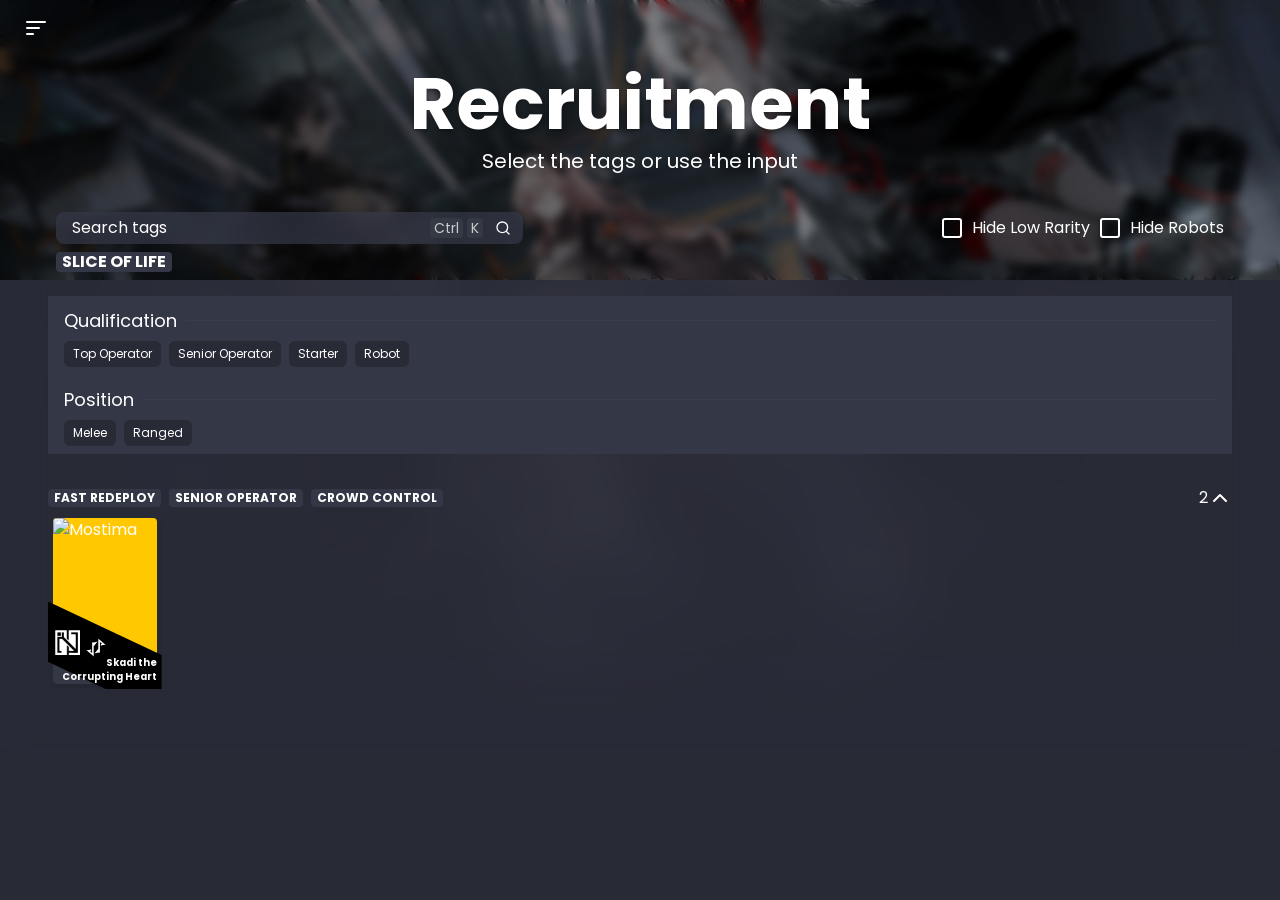
==== commit ef2425ff: "banner background fix" ====
--- a/index.html
+++ b/index.html
@@ -8,13 +8,12 @@
     <link rel="icon" href="static/icons/icon_512.png" type="image/png">
     <link rel="preconnect" href="https://fonts.googleapis.com">
     <link rel="preconnect" href="https://fonts.gstatic.com" crossorigin>
-    <link href="https://fonts.googleapis.com/css2?family=Poppins:wght@400;500;700&display=swap" rel="stylesheet">
+    <link rel="stylesheet" href="https://fonts.googleapis.com/css2?family=Poppins:wght@400;500;700&display=swap">
+    <link rel="preload" href="static/images/Absolved-Will-Be-The-Seekers.png" as="image" type="image/png">
     <link rel="stylesheet" href="static/styles.css">
-    <link rel="modulepreload" as="script" href="static/src/script.js">
-    <link rel="modulepreload" as="script" href="static/src/resize.js">
+    <script src="static/src/layout.js" defer></script>
+    <script src="static/src/resize.js" defer></script>
     <script type="module" src="static/src/script.js" defer></script>
-    <script type="module" src="static/src/resize.js" ></script>
-    <script type="module" src="static/src/layout.js" ></script>
     <meta name="theme-color" content="#282a36" media="(prefers-color-scheme: light)">
     <meta name="theme-color" content="#282a36" media="(prefers-color-scheme: dark)">
 </html>
--- a/static/styles.css
+++ b/static/styles.css
@@ -514,9 +514,9 @@
 .layout-container .banner-background {
   --tw-blur: blur(24px);
   filter: var(--tw-blur) var(--tw-brightness) var(--tw-contrast) var(--tw-grayscale) var(--tw-hue-rotate) var(--tw-invert) var(--tw-saturate) var(--tw-sepia) var(--tw-drop-shadow);
-  background: radial-gradient(circle at top, rgba(var(--theme-background), 0.8), rgba(var(--theme-background)) 75%), no-repeat top 35% center / 100% var(--banner-recruitment-img);
-  width: 100%;
-  height: 460px;
+  background: radial-gradient(circle at top, rgba(var(--theme-background) / 0.8), rgba(var(--theme-background)) 75%), no-repeat top 35% center / 100% var(--banner-recruitment-img);
+  width: 100%;
+  height: 640px;
   position: absolute;
   left: 0;
   top: 0;
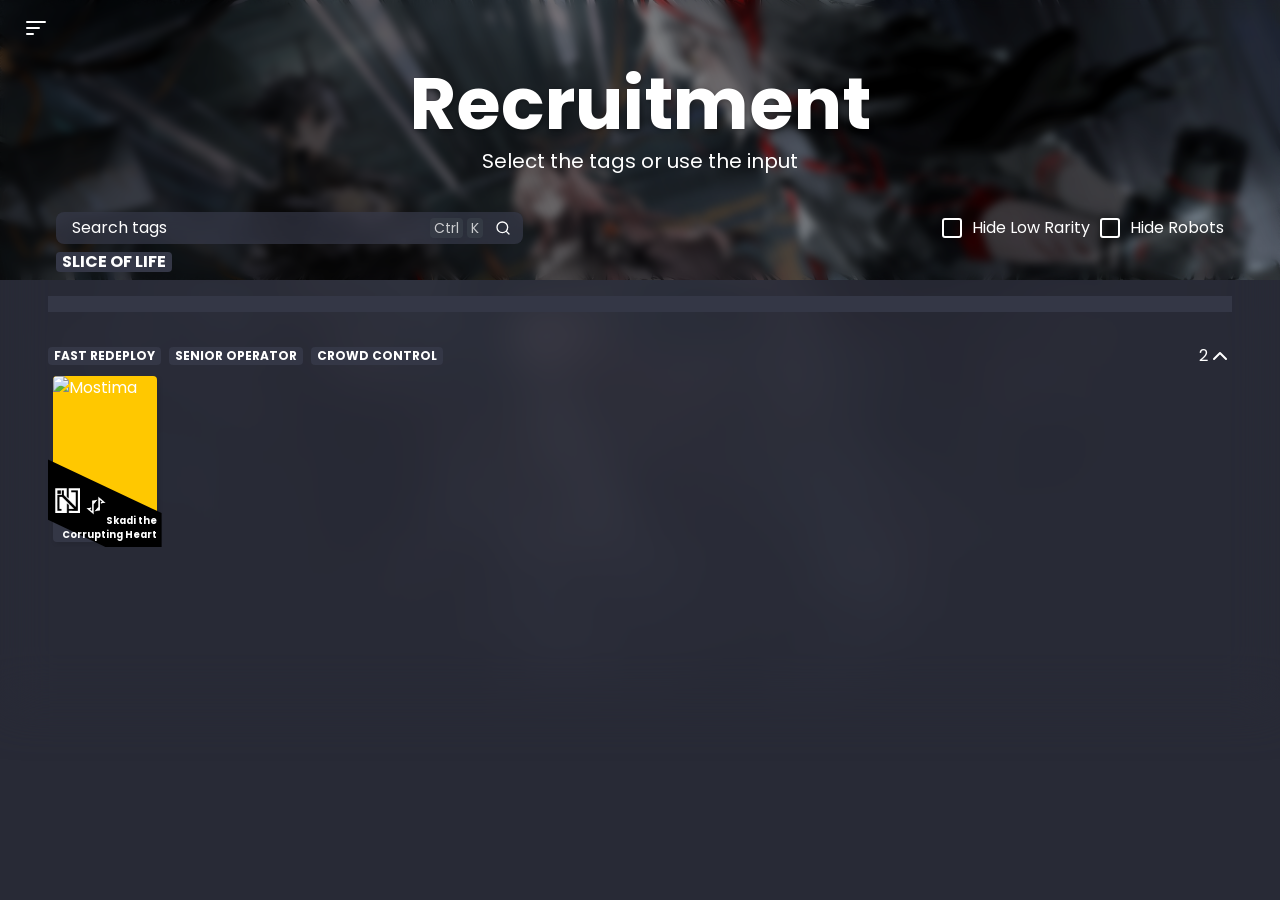
==== commit f09c2265: "Toast improvement" ====
--- a/index.html
+++ b/index.html
@@ -114,55 +114,7 @@
                                 <span class="tag">Slice of Life</span>
                             </div>
                         </div>
-                        <div id="tag-selection" class="tag-selection">
-                            <div class="tag-category">
-                                <div class="tag-category-header">
-                                    <span class="tag-category-name">Qualification</span>
-                                    <hr class="tag-category-divider">
-                                </div>
-                                <ul class="tag-list" role="listbox" aria-multiselectable="true" aria-label="Qualification">
-                                    <li class="tag-item" role="checkbox" tabindex="0" aria-disabled="false" aria-checked="false">
-                                        <input type="checkbox" id="top-operator" class="checkbox-input" hidden>
-                                        <div class="tag-item-container">
-                                            <span class="tag-item-name">Top Operator</span>
-                                        </div>
-                                    </li>
-                                    <label class="tag-item">
-                                        <div class="tag-item-container">
-                                            <span class="tag-item-name">Senior Operator</span>
-                                        </div>
-                                    </label>
-                                    <label class="tag-item">
-                                        <div class="tag-item-container">
-                                            <span class="tag-item-name">Starter</span>
-                                        </div>
-                                    </label>
-                                    <label class="tag-item">
-                                        <div class="tag-item-container">
-                                            <span class="tag-item-name">Robot</span>
-                                        </div>
-                                    </label>
-                                </ul>
-                            </div>
-                            <div class="tag-category">
-                                <div class="tag-category-header">
-                                    <span class="tag-category-name">Position</span>
-                                    <hr class="tag-category-divider">
-                                </div>
-                                <ul class="tag-list">
-                                    <li class="tag-item">
-                                        <div class="tag-item-container">
-                                            <span class="tag-item-name">Melee</span>
-                                        </div>
-                                    </li>
-                                    <li class="tag-item">
-                                        <div class="tag-item-container">
-                                            <span class="tag-item-name">Ranged</span>
-                                        </div>
-                                    </li>
-                                </ul>
-                            </div>
-                        </div>
+                        <div id="tag-selection" class="tag-selection"></div>
                         <div id="recruitment-list" class="recruitment-list">
                             <div class="recruitment-list-container">
                                 <section class="operator-section" data-section-open="true">
